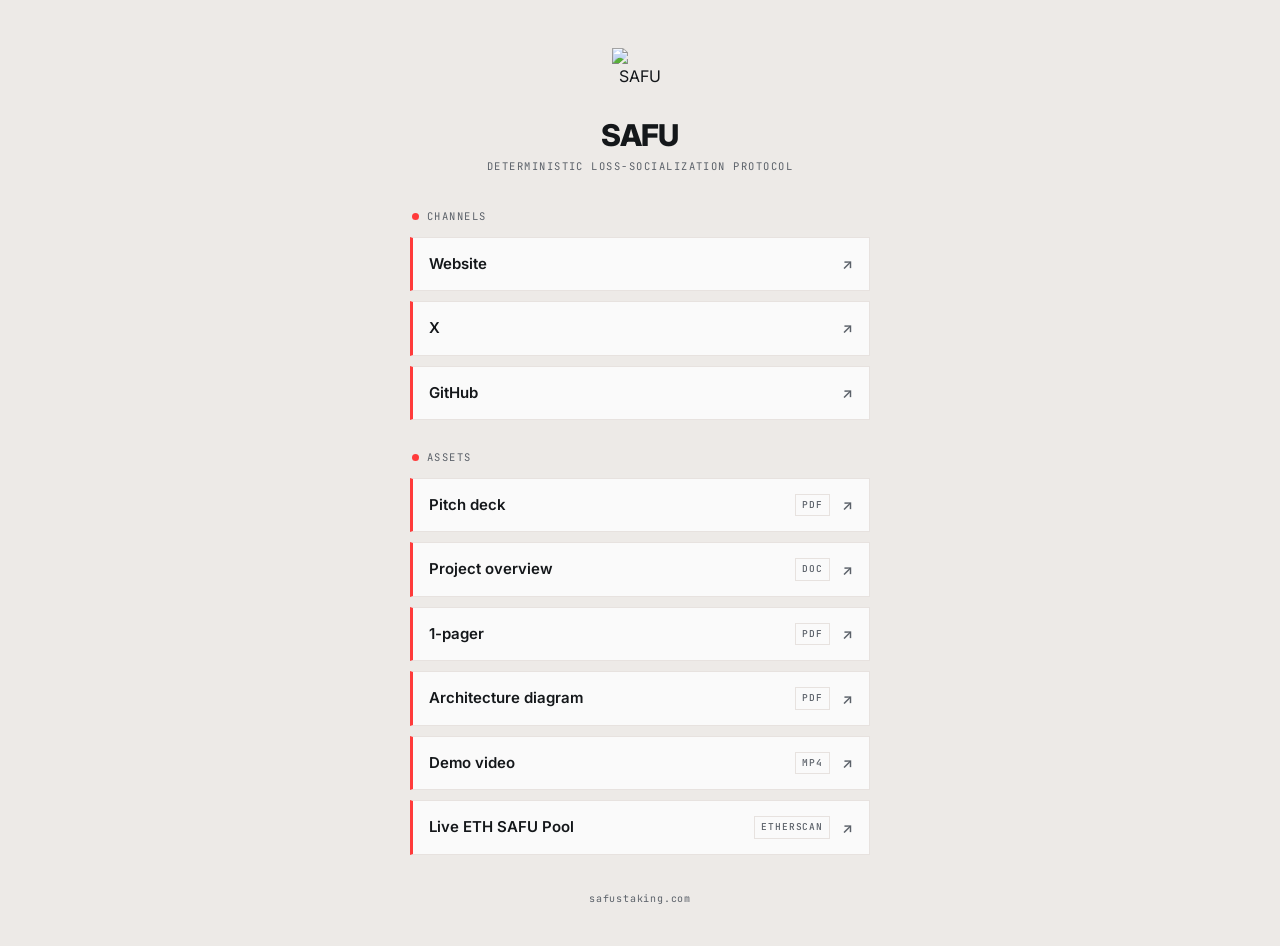
==== website/assetlinks/index.html @ 58cef4a4 "website: add /assetlinks asset hub page + fix favicon to real brand mark Asset hub for the 0xLabs gr" ====
<!doctype html>
<html lang="en">
<head>
<meta charset="utf-8">
<meta name="viewport" content="width=device-width, initial-scale=1.0">
<title>SAFU Asset Links</title>
<meta name="description" content="SAFU asset links: pitch deck, project overview, 1-pager, architecture diagram, and demo video.">
<meta property="og:title" content="SAFU Asset Links">
<meta property="og:description" content="Pitch deck, project overview, 1-pager, architecture diagram, and demo video.">
<meta property="og:type" content="website">
<!-- Favicon built from the REAL brand mark, not safu-favicon.svg. That SVG is the
     Arial Black hand-rebuilt approximation retired from the deck and diagram on
     2026-08-04; the real mark's "A" is a chevron with no crossbar. -->
<link rel="icon" type="image/png" href="/logo.png">
<link rel="apple-touch-icon" href="/logo.png">
<link rel="preconnect" href="https://fonts.googleapis.com">
<link rel="preconnect" href="https://fonts.gstatic.com" crossorigin>
<link href="https://fonts.googleapis.com/css2?family=JetBrains+Mono:wght@400;500;700&family=Inter:wght@400;500;600;700;800&display=swap" rel="stylesheet">
<style>
  /* Palette taken verbatim from the locked grant deck and 1-pager so this page and the
     assets it opens read as one set. */
  :root {
    --brand-primary: #FF3B3B;
    --text: #14171A;
    --text-muted: #5B6169;
    --bg: #FAFAFA;
    --bg-page: #EDEAE7;
    --bg-accent: #F5E9E7;
    --proof-green: #1B8A5A;
    --border: #E7E2DF;
  }

  * { margin: 0; padding: 0; box-sizing: border-box; }

  html { -webkit-text-size-adjust: 100%; }

  body {
    font-family: 'Inter', sans-serif;
    background: var(--bg-page);
    color: var(--text);
    line-height: 1.5;
    -webkit-font-smoothing: antialiased;
    min-height: 100vh;
    display: flex;
    justify-content: center;
    padding: 48px 20px 40px;
  }

  .wrap { width: 100%; max-width: 460px; }

  /* header */
  .head { text-align: center; margin-bottom: 34px; }

  .mark {
    width: 56px; height: 56px;
    margin: 0 auto 16px;
    display: block;
  }

  .wordmark {
    font-size: 30px;
    font-weight: 800;
    letter-spacing: -0.02em;
    line-height: 1;
  }

  .cat {
    font-family: 'JetBrains Mono', monospace;
    font-size: 10.5px;
    letter-spacing: 0.14em;
    text-transform: uppercase;
    color: var(--text-muted);
    margin-top: 9px;
  }

  /* section labels */
  .section-label {
    font-family: 'JetBrains Mono', monospace;
    font-size: 10.5px;
    letter-spacing: 0.14em;
    text-transform: uppercase;
    color: var(--text-muted);
    display: flex;
    align-items: center;
    gap: 8px;
    margin: 0 0 12px 2px;
  }
  .section-label .dot {
    width: 7px; height: 7px;
    border-radius: 50%;
    background: var(--brand-primary);
    flex-shrink: 0;
  }

  .group { margin-bottom: 30px; }
  .group:last-of-type { margin-bottom: 0; }

  /* buttons */
  .btn {
    display: flex;
    align-items: center;
    gap: 12px;
    width: 100%;
    background: var(--bg);
    border: 1px solid var(--border);
    border-left: 3px solid var(--brand-primary);
    padding: 15px 16px;
    margin-bottom: 10px;
    text-decoration: none;
    color: var(--text);
    font-size: 15px;
    font-weight: 600;
    transition: background 0.15s ease, border-color 0.15s ease, transform 0.15s ease;
  }
  .btn:last-child { margin-bottom: 0; }

  .btn:hover, .btn:focus-visible {
    background: var(--bg-accent);
    border-color: var(--brand-primary);
    border-left-color: var(--brand-primary);
    transform: translateY(-1px);
  }
  .btn:focus-visible {
    outline: 2px solid var(--brand-primary);
    outline-offset: 2px;
  }

  .btn .label { flex: 1; }

  .chip {
    font-family: 'JetBrains Mono', monospace;
    font-size: 9.5px;
    font-weight: 500;
    letter-spacing: 0.09em;
    color: var(--text-muted);
    border: 1px solid var(--border);
    padding: 3px 6px;
    flex-shrink: 0;
  }

  .arrow {
    font-size: 14px;
    color: var(--text-muted);
    flex-shrink: 0;
    line-height: 1;
  }
  .btn:hover .arrow, .btn:focus-visible .arrow { color: var(--brand-primary); }

  /* footer */
  .foot {
    margin-top: 36px;
    text-align: center;
    font-family: 'JetBrains Mono', monospace;
    font-size: 10px;
    letter-spacing: 0.08em;
    color: var(--text-muted);
  }

  @media (max-width: 400px) {
    body { padding: 34px 16px 30px; }
    .wordmark { font-size: 26px; }
    .btn { font-size: 14px; padding: 14px 13px; gap: 10px; }
  }
</style>
</head>
<body>

<div class="wrap">

  <header class="head">
    <img class="mark" src="/logo.png" alt="SAFU">
    <div class="wordmark">SAFU</div>
    <div class="cat">Deterministic loss-socialization protocol</div>
  </header>

  <section class="group" aria-labelledby="lbl-channels">
    <div class="section-label" id="lbl-channels"><span class="dot"></span>Channels</div>

    <a class="btn" href="https://safustaking.com" target="_blank" rel="noopener noreferrer">
      <span class="label">Website</span>
      <span class="arrow" aria-hidden="true">&#8599;</span>
    </a>

    <a class="btn" href="https://x.com/safu_staking" target="_blank" rel="noopener noreferrer">
      <span class="label">X</span>
      <span class="arrow" aria-hidden="true">&#8599;</span>
    </a>

    <a class="btn" href="https://github.com/mrkanchwala/safu-soroban" target="_blank" rel="noopener noreferrer">
      <span class="label">GitHub</span>
      <span class="arrow" aria-hidden="true">&#8599;</span>
    </a>
  </section>

  <section class="group" aria-labelledby="lbl-assets">
    <div class="section-label" id="lbl-assets"><span class="dot"></span>Assets</div>

    <a class="btn" href="https://safustaking.com/assets/safu-grant-deck.pdf" target="_blank" rel="noopener noreferrer">
      <span class="label">Pitch deck</span>
      <span class="chip">PDF</span>
      <span class="arrow" aria-hidden="true">&#8599;</span>
    </a>

    <a class="btn" href="https://docs.google.com/document/d/1P857SaA5D0gVrf-a-mOcf7R4HpvWJ8VZ-47Jxtb6XAA" target="_blank" rel="noopener noreferrer">
      <span class="label">Project overview</span>
      <span class="chip">DOC</span>
      <span class="arrow" aria-hidden="true">&#8599;</span>
    </a>

    <a class="btn" href="https://safustaking.com/assets/safu-1-pager.pdf" target="_blank" rel="noopener noreferrer">
      <span class="label">1-pager</span>
      <span class="chip">PDF</span>
      <span class="arrow" aria-hidden="true">&#8599;</span>
    </a>

    <a class="btn" href="https://safustaking.com/assets/safu-architecture-diagram.pdf" target="_blank" rel="noopener noreferrer">
      <span class="label">Architecture diagram</span>
      <span class="chip">PDF</span>
      <span class="arrow" aria-hidden="true">&#8599;</span>
    </a>

    <a class="btn" href="https://safustaking.com/videos/safu-demo.mp4" target="_blank" rel="noopener noreferrer">
      <span class="label">Demo video</span>
      <span class="chip">MP4</span>
      <span class="arrow" aria-hidden="true">&#8599;</span>
    </a>

    <a class="btn" href="https://etherscan.io/address/0xa170f0937DEc353C1806eaC0c3d559524d458641" target="_blank" rel="noopener noreferrer">
      <span class="label">Live ETH SAFU Pool</span>
      <span class="chip">ETHERSCAN</span>
      <span class="arrow" aria-hidden="true">&#8599;</span>
    </a>
  </section>

  <div class="foot">safustaking.com</div>

</div>

</body>
</html>
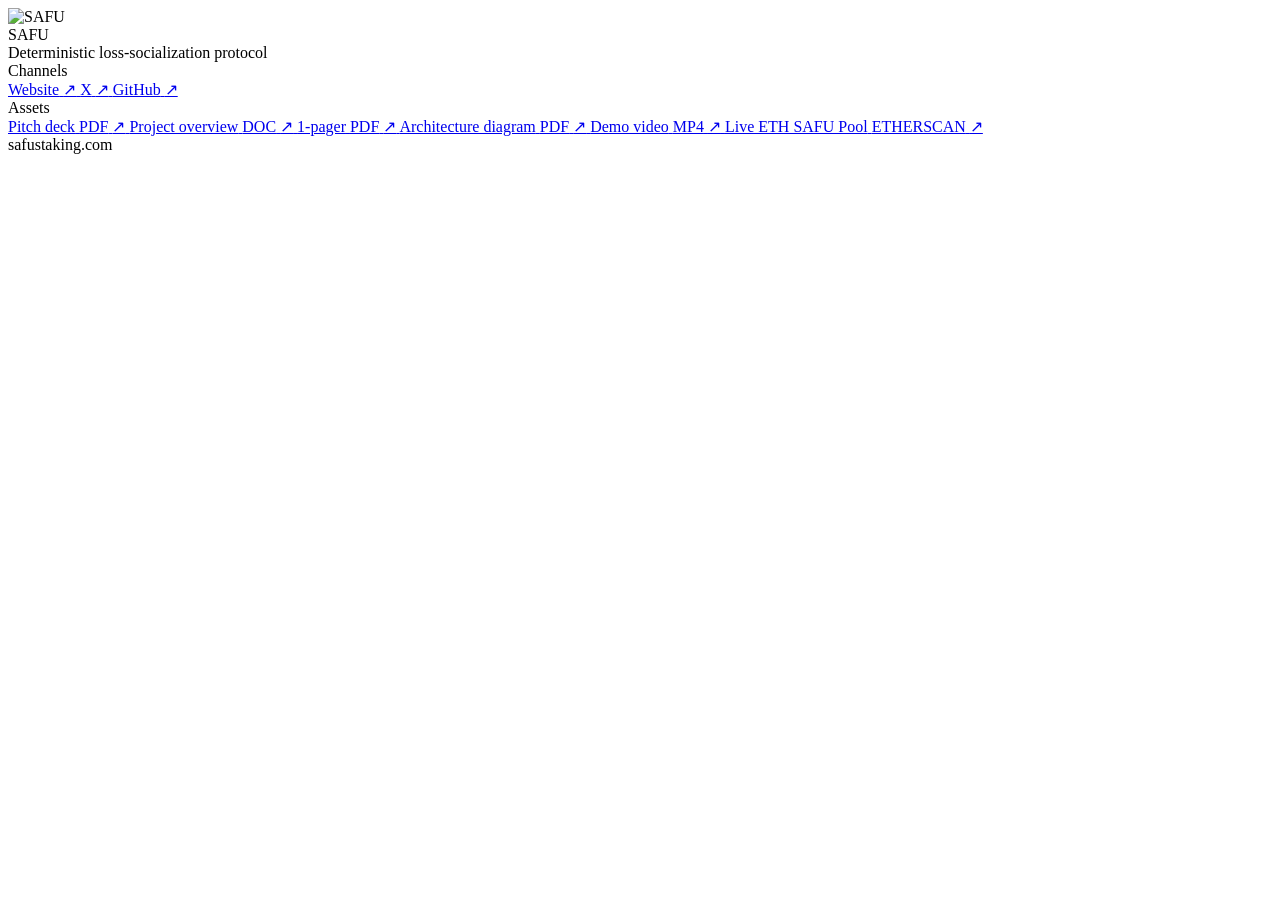
==== commit 45a1ae8b: "website: move assetlinks CSS to external stylesheet (CSP fix) safustaking.com sends style-src 'self'" ====
--- a/website/assetlinks/index.html
+++ b/website/assetlinks/index.html
@@ -16,152 +16,7 @@
 <link rel="preconnect" href="https://fonts.googleapis.com">
 <link rel="preconnect" href="https://fonts.gstatic.com" crossorigin>
 <link href="https://fonts.googleapis.com/css2?family=JetBrains+Mono:wght@400;500;700&family=Inter:wght@400;500;600;700;800&display=swap" rel="stylesheet">
-<style>
-  /* Palette taken verbatim from the locked grant deck and 1-pager so this page and the
-     assets it opens read as one set. */
-  :root {
-    --brand-primary: #FF3B3B;
-    --text: #14171A;
-    --text-muted: #5B6169;
-    --bg: #FAFAFA;
-    --bg-page: #EDEAE7;
-    --bg-accent: #F5E9E7;
-    --proof-green: #1B8A5A;
-    --border: #E7E2DF;
-  }
-
-  * { margin: 0; padding: 0; box-sizing: border-box; }
-
-  html { -webkit-text-size-adjust: 100%; }
-
-  body {
-    font-family: 'Inter', sans-serif;
-    background: var(--bg-page);
-    color: var(--text);
-    line-height: 1.5;
-    -webkit-font-smoothing: antialiased;
-    min-height: 100vh;
-    display: flex;
-    justify-content: center;
-    padding: 48px 20px 40px;
-  }
-
-  .wrap { width: 100%; max-width: 460px; }
-
-  /* header */
-  .head { text-align: center; margin-bottom: 34px; }
-
-  .mark {
-    width: 56px; height: 56px;
-    margin: 0 auto 16px;
-    display: block;
-  }
-
-  .wordmark {
-    font-size: 30px;
-    font-weight: 800;
-    letter-spacing: -0.02em;
-    line-height: 1;
-  }
-
-  .cat {
-    font-family: 'JetBrains Mono', monospace;
-    font-size: 10.5px;
-    letter-spacing: 0.14em;
-    text-transform: uppercase;
-    color: var(--text-muted);
-    margin-top: 9px;
-  }
-
-  /* section labels */
-  .section-label {
-    font-family: 'JetBrains Mono', monospace;
-    font-size: 10.5px;
-    letter-spacing: 0.14em;
-    text-transform: uppercase;
-    color: var(--text-muted);
-    display: flex;
-    align-items: center;
-    gap: 8px;
-    margin: 0 0 12px 2px;
-  }
-  .section-label .dot {
-    width: 7px; height: 7px;
-    border-radius: 50%;
-    background: var(--brand-primary);
-    flex-shrink: 0;
-  }
-
-  .group { margin-bottom: 30px; }
-  .group:last-of-type { margin-bottom: 0; }
-
-  /* buttons */
-  .btn {
-    display: flex;
-    align-items: center;
-    gap: 12px;
-    width: 100%;
-    background: var(--bg);
-    border: 1px solid var(--border);
-    border-left: 3px solid var(--brand-primary);
-    padding: 15px 16px;
-    margin-bottom: 10px;
-    text-decoration: none;
-    color: var(--text);
-    font-size: 15px;
-    font-weight: 600;
-    transition: background 0.15s ease, border-color 0.15s ease, transform 0.15s ease;
-  }
-  .btn:last-child { margin-bottom: 0; }
-
-  .btn:hover, .btn:focus-visible {
-    background: var(--bg-accent);
-    border-color: var(--brand-primary);
-    border-left-color: var(--brand-primary);
-    transform: translateY(-1px);
-  }
-  .btn:focus-visible {
-    outline: 2px solid var(--brand-primary);
-    outline-offset: 2px;
-  }
-
-  .btn .label { flex: 1; }
-
-  .chip {
-    font-family: 'JetBrains Mono', monospace;
-    font-size: 9.5px;
-    font-weight: 500;
-    letter-spacing: 0.09em;
-    color: var(--text-muted);
-    border: 1px solid var(--border);
-    padding: 3px 6px;
-    flex-shrink: 0;
-  }
-
-  .arrow {
-    font-size: 14px;
-    color: var(--text-muted);
-    flex-shrink: 0;
-    line-height: 1;
-  }
-  .btn:hover .arrow, .btn:focus-visible .arrow { color: var(--brand-primary); }
-
-  /* footer */
-  .foot {
-    margin-top: 36px;
-    text-align: center;
-    font-family: 'JetBrains Mono', monospace;
-    font-size: 10px;
-    letter-spacing: 0.08em;
-    color: var(--text-muted);
-  }
-
-  @media (max-width: 400px) {
-    body { padding: 34px 16px 30px; }
-    .wordmark { font-size: 26px; }
-    .btn { font-size: 14px; padding: 14px 13px; gap: 10px; }
-  }
-</style>
+<link rel="stylesheet" href="/css/assetlinks.css">
 </head>
 <body>
 
